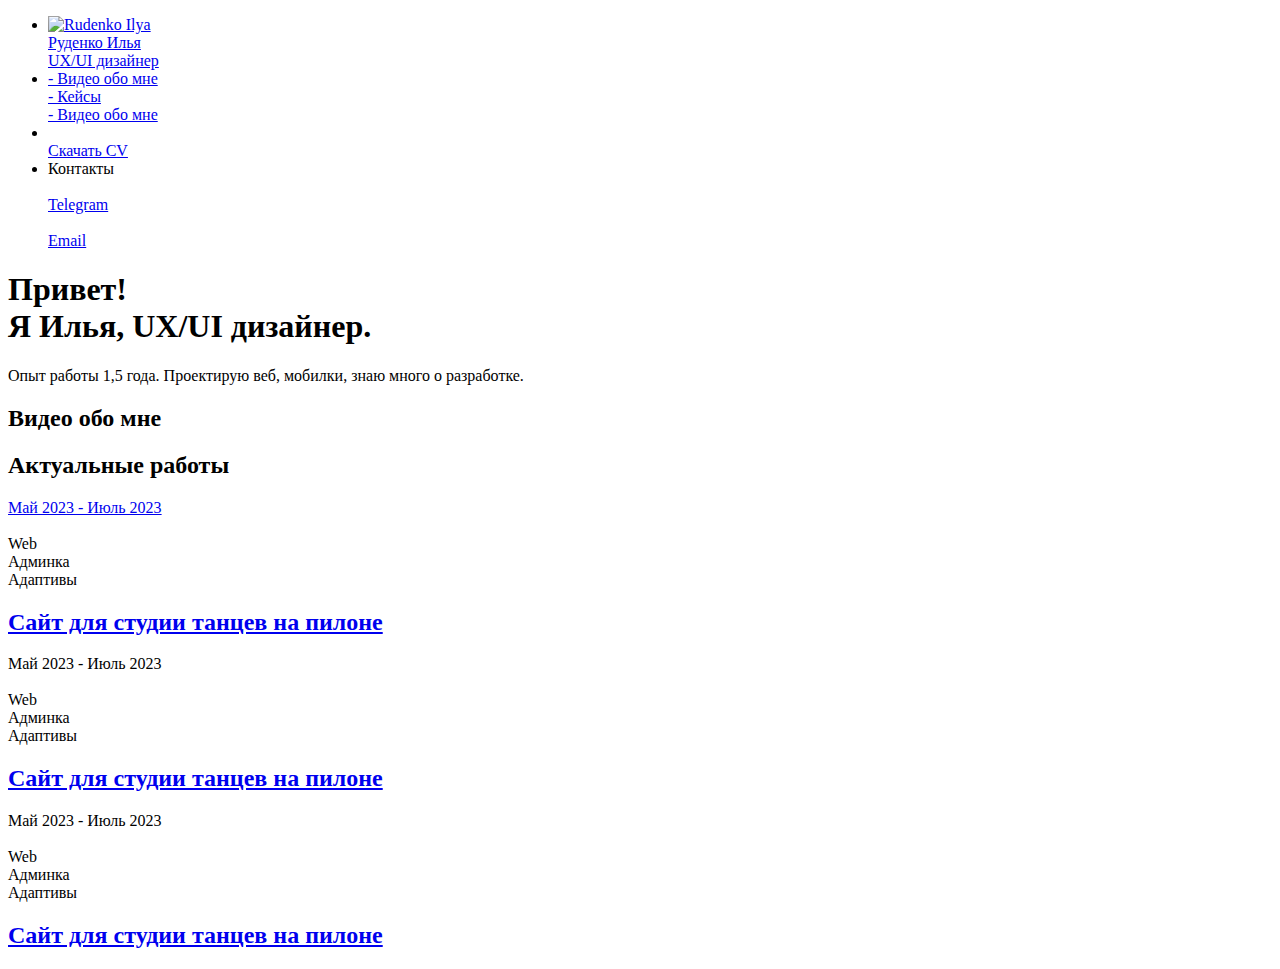
==== index.html @ 535eda38 "Create index.html" ====
<!DOCTYPE html>
<html>
  <head>
    <meta charset="utf-8" />
    <title>RudenkoIlya</title>
    <meta content="width=device-width, initial-scale=1" name="viewport" />
    <link
      href="css\style.css"
      rel="stylesheet"
      type="text/css"
    />
    <link href="https://fonts.googleapis.com" rel="preconnect" />
    <link
      href="https://fonts.gstatic.com"
      rel="preconnect"
      crossorigin="anonymous"
    />
    <script
      src="ajax/libs/webfont/1.6.26/webfont.js"
      type="text/javascript"
    ></script>
    <script type="text/javascript">
      WebFont.load({ google: { families: ["Inter:300,regular,500,600,700"] } });
    </script>
    <script type="text/javascript">
      !(function (o, c) {
        var n = c.documentElement,
          t = " w-mod-";
        (n.className += t + "js"),
          ("ontouchstart" in o ||
            (o.DocumentTouch && c instanceof DocumentTouch)) &&
            (n.className += t + "touch");
      })(window, document);
    </script>
    <link
      href="66d0c3736600786e8914aa88/66d0d74eabc80cdc67c4257d_RuT32.png"
      rel="shortcut icon"
      type="image/x-icon"
    />
    <link
      href="66d0c3736600786e8914aa88/66d0d77d81db291571869a0b_RuT256.png"
      rel="apple-touch-icon"
    />
  </head>
  <body>
    <div class="hero-container">
      <div class="nav-wrapper">
        <div
          data-animation="default"
          data-collapse="all"
          data-duration="400"
          data-easing="ease"
          data-easing2="ease"
          role="banner"
          class="navbar-2 w-nav"
        >
          <ul role="list" class="nav-list w-list-unstyled">
            <li class="nav-item-wrap">
              <a
                href="index.htm"
                aria-current="page"
                class="user-wrap w-inline-block w--current"
                ><img
                  width="64"
                  height="64"
                  alt="Rudenko Ilya"
                  src="66d0c3736600786e8914aa88/66d13c63816d25c181c54ca2_Me1.png"
                  loading="lazy"
                />
                <div class="user-info-line">
                  <div class="green-light-text">Руденко Илья</div>
                  <div class="green-text">UX/UI дизайнер</div>
                </div></a
              >
            </li>
            <li class="nav-item-wrap">
              <a
                data-w-id="d96ba98f-92ed-5e34-446b-add207774550"
                href="https://t.me/RudenkoIlya"
                target="_blank"
                class="nav-link-2 w-inline-block"
                ><div class="green-light-text">- Видео обо мне</div></a
              ><a
                data-w-id="d96ba98f-92ed-5e34-446b-add207774553"
                href="https://t.me/RudenkoIlya"
                target="_blank"
                class="nav-link-2 w-inline-block"
                ><div class="green-text">- Кейсы</div></a
              ><a
                data-w-id="d96ba98f-92ed-5e34-446b-add207774556"
                href="https://t.me/RudenkoIlya"
                target="_blank"
                class="nav-link-2 w-inline-block"
                ><div class="green-text">- Видео обо мне</div></a
              >
            </li>
            <li class="nav-item-wrap">
              <a
                data-w-id="d96ba98f-92ed-5e34-446b-add20777455a"
                href="https://t.me/RudenkoIlya"
                target="_blank"
                class="nav-link-2 w-inline-block"
                ><img
                  loading="lazy"
                  src="66d0c3736600786e8914aa88/66d13c63816d25c181c54cec_icn-download.svg"
                  alt=""
                  class="image"
                />
                <div class="green-text">Скачать CV</div></a
              >
            </li>
            <li class="nav-item-wrap">
              <div class="green-text">Контакты</div>
              <div class="nav-wrap">
                <a
                  data-w-id="d96ba98f-92ed-5e34-446b-add207774562"
                  href="https://t.me/RudenkoIlya"
                  target="_blank"
                  class="nav-link-2 w-inline-block"
                  ><img
                    loading="lazy"
                    src="66d0c3736600786e8914aa88/66d13c63816d25c181c54d0d_icn-telegram.svg"
                    alt=""
                    class="image"
                  />
                  <div class="green-text">Telegram</div></a
                ><a
                  data-w-id="d96ba98f-92ed-5e34-446b-add207774566"
                  href="https://t.me/RudenkoIlya"
                  target="_blank"
                  class="nav-link-2 w-inline-block"
                  ><img
                    loading="lazy"
                    src="66d0c3736600786e8914aa88/66d13c63816d25c181c54ce0_icn-mail.svg"
                    alt=""
                    class="image"
                  />
                  <div class="green-text">Email</div></a
                >
              </div>
            </li>
          </ul>
        </div>
      </div>
      <div class="main-content">
        <section class="intro-section">
          <h1 class="h1">
            Привет!<br />Я <span class="text-span-3">Илья</span>, UX/UI
            дизайнер.
          </h1>
          <p class="green-light-text">
            Опыт работы 1,5 года. Проектирую веб, мобилки, знаю много о
            разработке.
          </p>
        </section>
        <section class="video-section">
          <h2 class="h2 green-light-text">Видео обо мне</h2>
          <div class="w-video w-embed"></div>
        </section>
        <section class="works-section">
          <h2 class="h2 green-light-text">Актуальные работы</h2>
          <div class="works">
            <div
              id="w-node-c8dabfc4-e603-bfaf-95f5-3c3fb318fa1d-8914aae4"
              class="work-wrapper"
            >
              <a href="1.html" class="diesel-link w-inline-block"
                ><div class="work-img-wrapper-2 w-clearfix">
                  <div class="work-date-wrapper-2">
                    <div class="green-accent-text-2">Май 2023 - Июль 2023</div>
                  </div>
                  <div class="work-img">
                    <img
                      width="1310.5"
                      sizes="(max-width: 767px) 151.4609375px, (max-width: 991px) 30vw, 37vw"
                      alt=""
                      src="66d0c3736600786e8914aa88/66d13c63816d25c181c54d67_Diesel.png"
                      loading="lazy"
                      srcset="
                        66d0c3736600786e8914aa88/66d13c63816d25c181c54d67_Diesel-p-500.png   500w,
                        66d0c3736600786e8914aa88/66d13c63816d25c181c54d67_Diesel-p-800.png   800w,
                        66d0c3736600786e8914aa88/66d13c63816d25c181c54d67_Diesel-p-1080.png 1080w,
                        66d0c3736600786e8914aa88/66d13c63816d25c181c54d67_Diesel-p-1600.png 1600w,
                        66d0c3736600786e8914aa88/66d13c63816d25c181c54d67_Diesel-p-2000.png 2000w,
                        66d0c3736600786e8914aa88/66d13c63816d25c181c54d67_Diesel.png        2621w
                      "
                    />
                  </div></div
              ></a>
              <div class="work-chips-wrapper">
                <div class="work-chips-2">
                  <div class="green-accent-text-2">Web</div>
                </div>
                <div class="work-chips-2">
                  <div class="green-accent-text-2">Админка</div>
                </div>
                <div class="work-chips-2">
                  <div class="green-accent-text-2">Адаптивы</div>
                </div>
              </div>
              <a href="#" class="link-block w-inline-block"
                ><h2 class="green-light-text">
                  Сайт для студии танцев на пилоне
                </h2></a
              >
            </div>
            <div
              id="w-node-c8dabfc4-e603-bfaf-95f5-3c3fb318fa31-8914aae4"
              class="work-wrapper"
            >
              <div class="work-img-wrapper-2 w-clearfix">
                <div class="work-date-wrapper-2">
                  <div class="green-accent-text-2">Май 2023 - Июль 2023</div>
                </div>
                <img
                  width="1123"
                  sizes="(max-width: 767px) 291.4609375px, 44vw"
                  alt=""
                  src="66d0c3736600786e8914aa88/66d13c64816d25c181c54dcd_TaxiDriver.png"
                  loading="lazy"
                  srcset="
                    66d0c3736600786e8914aa88/66d13c64816d25c181c54dcd_TaxiDriver-p-500.png   500w,
                    66d0c3736600786e8914aa88/66d13c64816d25c181c54dcd_TaxiDriver-p-800.png   800w,
                    66d0c3736600786e8914aa88/66d13c64816d25c181c54dcd_TaxiDriver-p-1080.png 1080w,
                    66d0c3736600786e8914aa88/66d13c64816d25c181c54dcd_TaxiDriver-p-1600.png 1600w,
                    66d0c3736600786e8914aa88/66d13c64816d25c181c54dcd_TaxiDriver.png        2314w
                  "
                  class="image"
                />
              </div>
              <div class="work-chips-wrapper">
                <div class="work-chips-2">
                  <div class="green-accent-text-2">Web</div>
                </div>
                <div class="work-chips-2">
                  <div class="green-accent-text-2">Админка</div>
                </div>
                <div class="work-chips-2">
                  <div class="green-accent-text-2">Адаптивы</div>
                </div>
              </div>
              <a href="#" class="link-block w-inline-block"
                ><h2 class="green-light-text">
                  Сайт для студии танцев на пилоне
                </h2></a
              >
            </div>
            <div
              id="w-node-c8dabfc4-e603-bfaf-95f5-3c3fb318fa44-8914aae4"
              class="work-wrapper"
            >
              <div class="work-img-wrapper-2 w-clearfix">
                <div class="work-date-wrapper-2">
                  <div class="green-accent-text-2">Май 2023 - Июль 2023</div>
                </div>
                <img
                  width="1123"
                  sizes="(max-width: 767px) 291.4609375px, 44vw"
                  alt=""
                  src="66d0c3736600786e8914aa88/66d13c64816d25c181c54dff_TaxiClient.png"
                  loading="lazy"
                  srcset="
                    66d0c3736600786e8914aa88/66d13c64816d25c181c54dff_TaxiClient-p-500.png   500w,
                    66d0c3736600786e8914aa88/66d13c64816d25c181c54dff_TaxiClient-p-800.png   800w,
                    66d0c3736600786e8914aa88/66d13c64816d25c181c54dff_TaxiClient-p-1080.png 1080w,
                    66d0c3736600786e8914aa88/66d13c64816d25c181c54dff_TaxiClient-p-1600.png 1600w,
                    66d0c3736600786e8914aa88/66d13c64816d25c181c54dff_TaxiClient-p-2000.png 2000w,
                    66d0c3736600786e8914aa88/66d13c64816d25c181c54dff_TaxiClient.png        3000w
                  "
                  class="image"
                />
              </div>
              <div class="work-chips-wrapper">
                <div class="work-chips-2">
                  <div class="green-accent-text-2">Web</div>
                </div>
                <div class="work-chips-2">
                  <div class="green-accent-text-2">Админка</div>
                </div>
                <div class="work-chips-2">
                  <div class="green-accent-text-2">Адаптивы</div>
                </div>
              </div>
              <a href="#" class="link-block w-inline-block"
                ><h2 class="green-light-text">
                  Сайт для студии танцев на пилоне
                </h2></a
              >
            </div>
          </div>
        </section>
      </div>
    </div>
    <script
      src="js/jquery-3.5.1.min.dc5e7f18c8.js?site=66d0c3736600786e8914aa88"
      type="text/javascript"
      integrity="sha256-9/aliU8dGd2tb6OSsuzixeV4y/faTqgFtohetphbbj0="
      crossorigin="anonymous"
    ></script>
    <script
      src="66d0c3736600786e8914aa88/js/webflow.097dc8575.js"
      type="text/javascript"
    ></script>
    <style></style>
  </body>
</html>
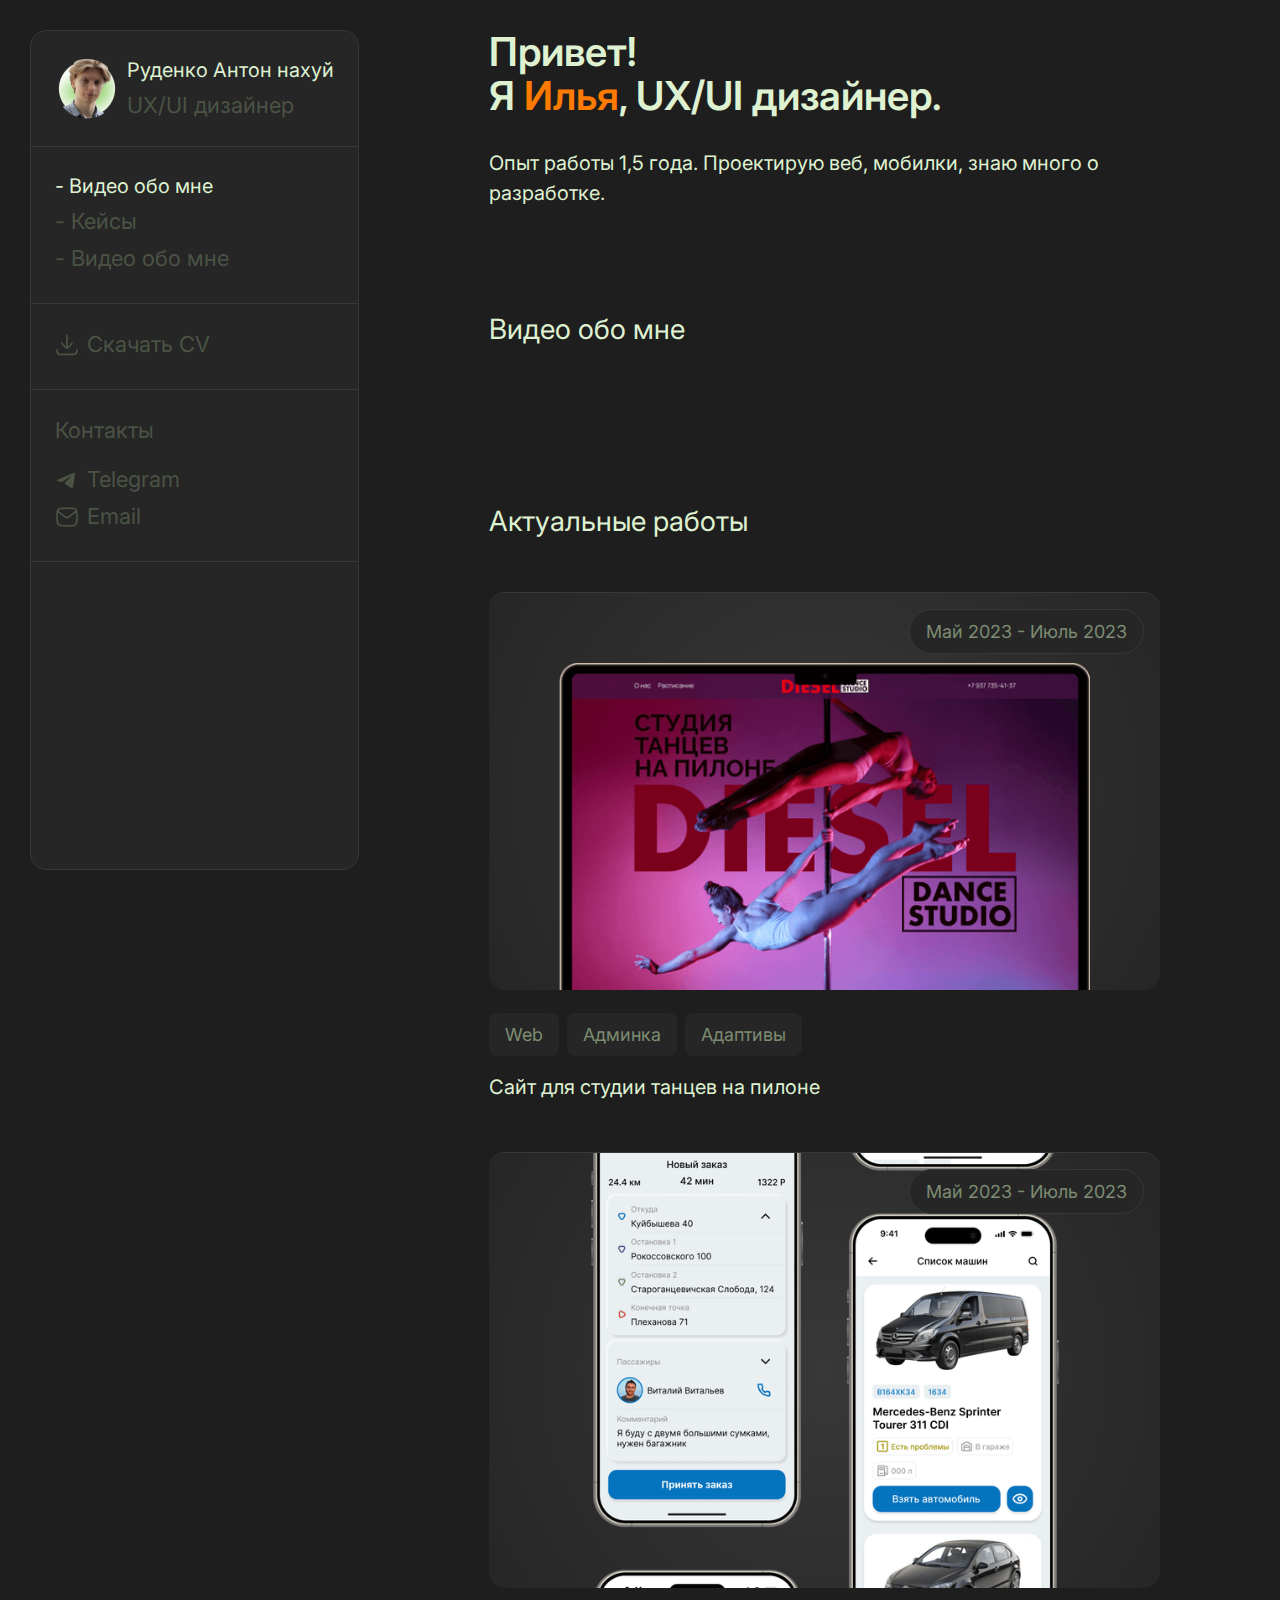
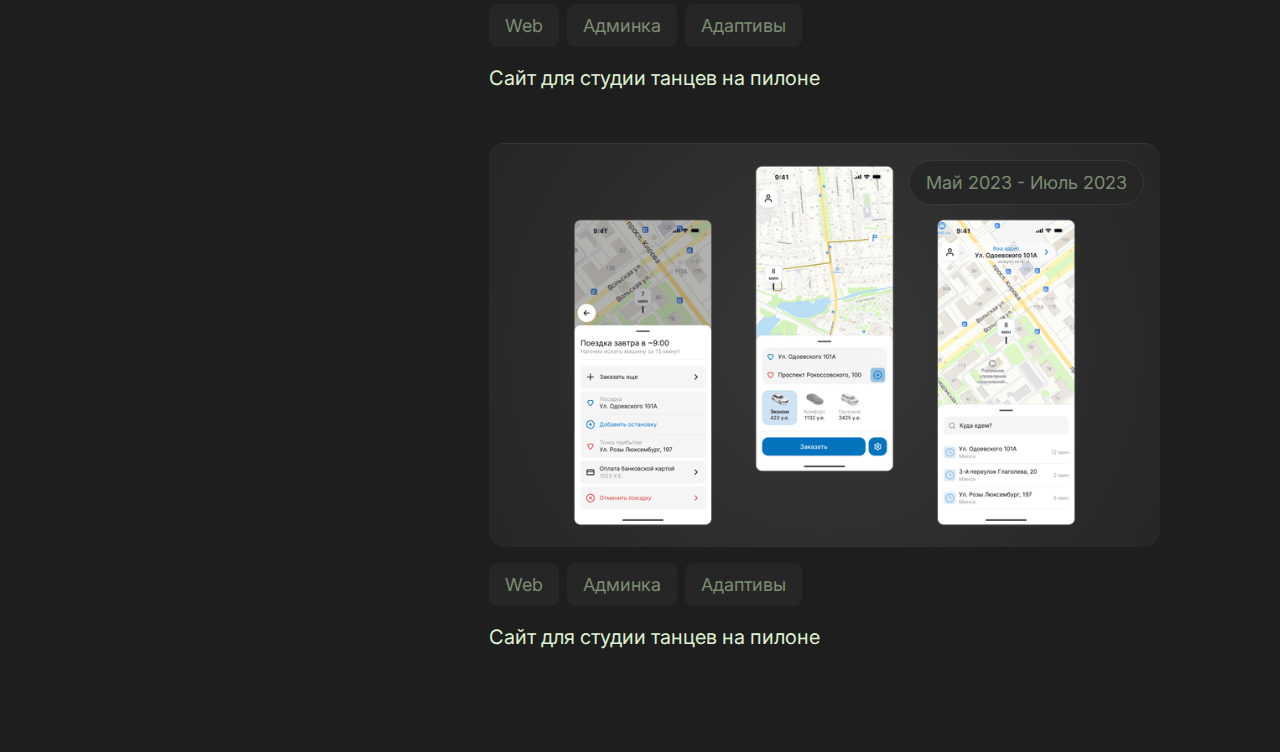
==== commit 34f06c8f: "Update index.html" ====
--- a/index.html
+++ b/index.html
@@ -68,7 +68,7 @@
                   loading="lazy"
                 />
                 <div class="user-info-line">
-                  <div class="green-light-text">Руденко Илья</div>
+                  <div class="green-light-text">Руденко Антон нахуй</div>
                   <div class="green-text">UX/UI дизайнер</div>
                 </div></a
               >
